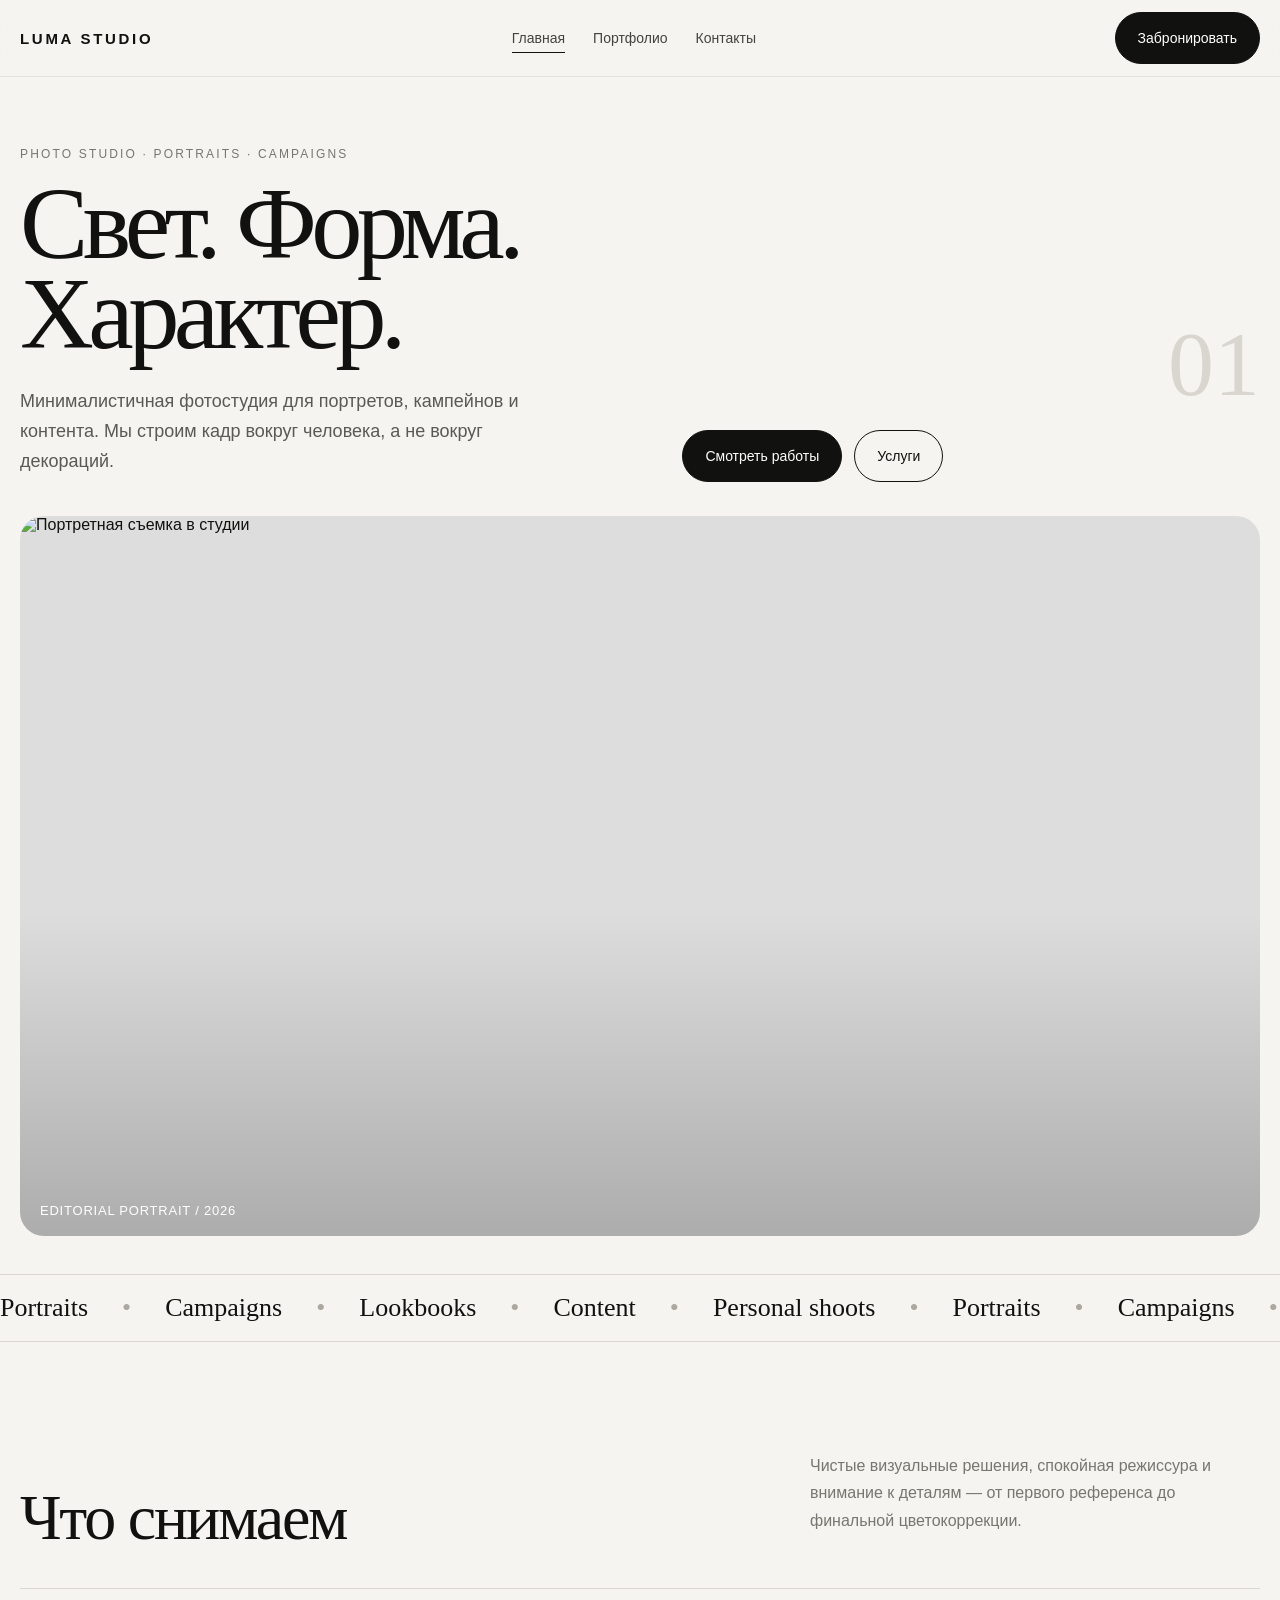
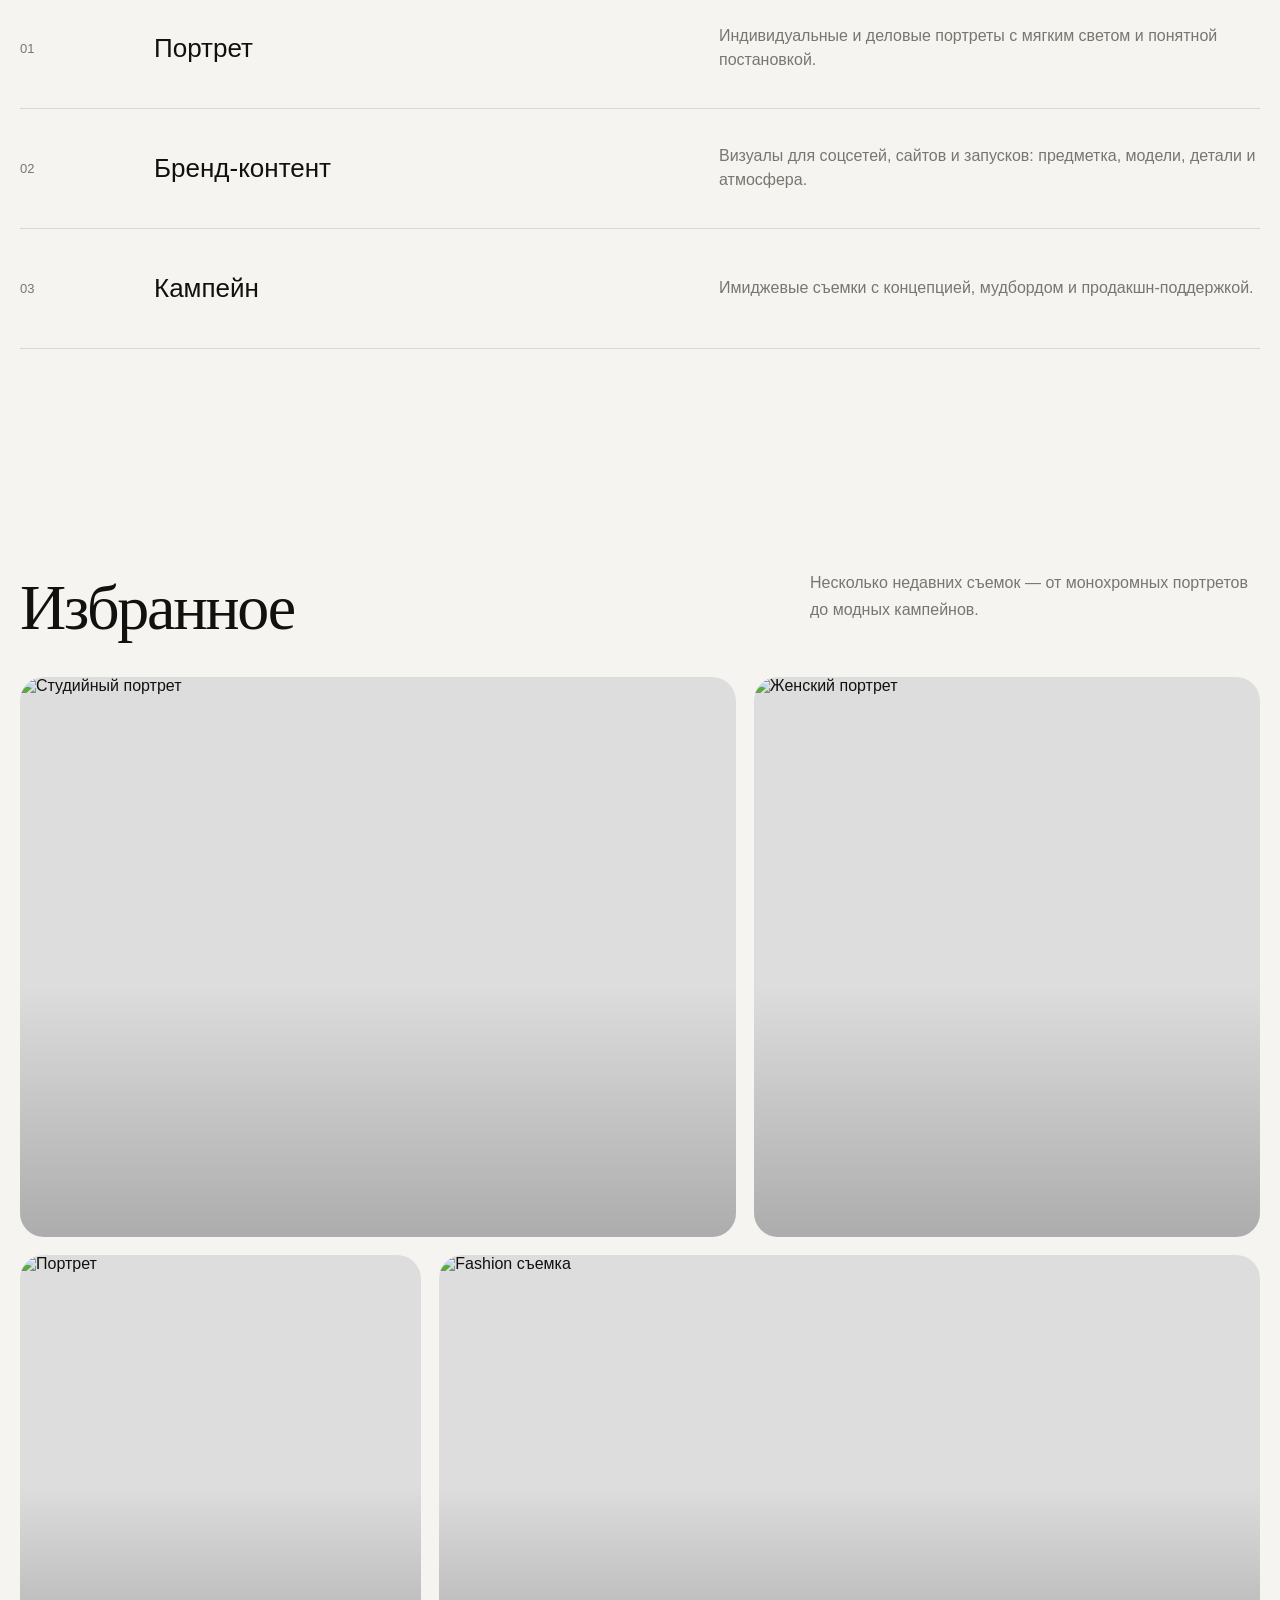
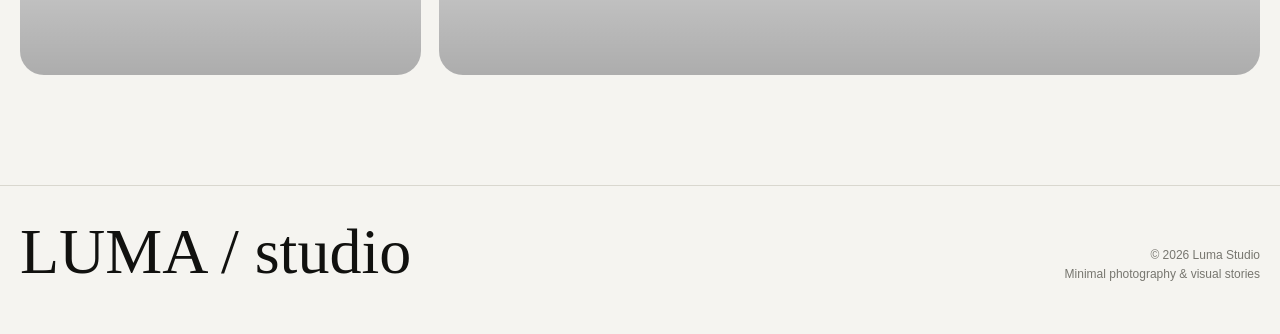
==== index.html @ 7f0d8aee "Add files via upload" ====
<!DOCTYPE html>
<html lang="ru">
<head>
  <meta charset="UTF-8">
  <meta name="viewport" content="width=device-width, initial-scale=1.0">
  <meta name="description" content="Luma — минималистичная фотостудия для портретов, брендов и контента.">
  <title>LUMA — фотостудия</title>
  <link rel="preconnect" href="https://images.unsplash.com">
  <link rel="stylesheet" href="styles.css">
</head>
<body>
<header class="site-header">
  <div class="wrap nav">
    <a class="logo" href="index.html">LUMA Studio</a>
    <nav class="nav-links">
      <a class="active" href="index.html">Главная</a>
      <a href="portfolio.html">Портфолио</a>
      <a href="contacts.html">Контакты</a>
    </nav>
    <a class="btn" href="contacts.html">Забронировать</a>
  </div>
</header>

<main>
  <section class="hero">
    <div class="wrap">
      <div class="hero-grid">
        <div class="reveal">
          <div class="eyebrow">Photo studio · portraits · campaigns</div>
          <h1>Свет. Форма. Характер.</h1>
          <p class="hero-copy">Минималистичная фотостудия для портретов, кампейнов и контента. Мы строим кадр вокруг человека, а не вокруг декораций.</p>
        </div>
        <div class="hero-side reveal delay-2">
          <div class="hero-number">01</div>
          <div class="hero-actions">
            <a class="btn" href="portfolio.html">Смотреть работы</a>
            <a class="btn light" href="#services">Услуги</a>
          </div>
        </div>
      </div>

      <div class="photo hero-photo reveal delay-3">
        <img src="images/main-photo.jpg" alt="Портретная съемка в студии">
        <div class="caption">Editorial portrait / 2026</div>
      </div>
    </div>
  </section>

  <div class="band">
    <div class="band-track">
      <span>Portraits</span><span>Campaigns</span><span>Lookbooks</span><span>Content</span><span>Personal shoots</span>
      <span>Portraits</span><span>Campaigns</span><span>Lookbooks</span><span>Content</span><span>Personal shoots</span>
    </div>
  </div>

  <section class="section" id="services">
    <div class="wrap">
      <div class="section-title reveal">
        <h2>Что снимаем</h2>
        <p>Чистые визуальные решения, спокойная режиссура и внимание к деталям — от первого референса до финальной цветокоррекции.</p>
      </div>

      <div class="services">
        <div class="service reveal">
          <div class="num">01</div>
          <h3>Портрет</h3>
          <p>Индивидуальные и деловые портреты с мягким светом и понятной постановкой.</p>
        </div>
        <div class="service reveal delay-1">
          <div class="num">02</div>
          <h3>Бренд-контент</h3>
          <p>Визуалы для соцсетей, сайтов и запусков: предметка, модели, детали и атмосфера.</p>
        </div>
        <div class="service reveal delay-2">
          <div class="num">03</div>
          <h3>Кампейн</h3>
          <p>Имиджевые съемки с концепцией, мудбордом и продакшн-поддержкой.</p>
        </div>
      </div>
    </div>
  </section>

  <section class="section">
    <div class="wrap">
      <div class="section-title">
        <h2>Избранное</h2>
        <p>Несколько недавних съемок — от монохромных портретов до модных кампейнов.</p>
      </div>
      <div class="gallery">
        <div class="photo g1"><img src="https://images.unsplash.com/photo-1534528741775-53994a69daeb?auto=format&fit=crop&w=1400&q=85" alt="Студийный портрет"></div>
        <div class="photo g2"><img src="https://images.unsplash.com/photo-1517841905240-472988babdf9?auto=format&fit=crop&w=1100&q=85" alt="Женский портрет"></div>
        <div class="photo g3"><img src="https://images.unsplash.com/photo-1508214751196-bcfd4ca60f91?auto=format&fit=crop&w=1000&q=85" alt="Портрет"></div>
        <div class="photo g4"><img src="https://images.unsplash.com/photo-1531123897727-8f129e1688ce?auto=format&fit=crop&w=1500&q=85" alt="Fashion съемка"></div>
      </div>
    </div>
  </section>
</main>

<footer>
  <div class="wrap footer-grid">
    <div class="footer-big">LUMA / studio</div>
    <div class="footer-small">© 2026 Luma Studio<br>Minimal photography & visual stories</div>
  </div>
</footer>
</body>
</html>
---- styles.css ----
:root{
  --bg:#f5f4f0;
  --paper:#fbfaf7;
  --ink:#11110f;
  --muted:#77766f;
  --line:#d9d7cf;
  --accent:#1b1b19;
  --radius:24px;
  --max:1280px;
}

*{box-sizing:border-box}
html{scroll-behavior:smooth}
body{
  margin:0;
  background:var(--bg);
  color:var(--ink);
  font-family:Inter, -apple-system, BlinkMacSystemFont, "Segoe UI", sans-serif;
  -webkit-font-smoothing:antialiased;
}
a{color:inherit;text-decoration:none}
img{display:block;width:100%;height:100%;object-fit:cover}
button,input,textarea{font:inherit}

.wrap{
  width:min(calc(100% - 40px),var(--max));
  margin-inline:auto;
}

.site-header{
  position:sticky;
  top:0;
  z-index:50;
  backdrop-filter:blur(16px);
  -webkit-backdrop-filter:blur(16px);
  background:rgba(245,244,240,.84);
  border-bottom:1px solid rgba(17,17,15,.08);
}
.nav{
  min-height:76px;
  display:flex;
  align-items:center;
  justify-content:space-between;
  gap:24px;
}
.logo{
  font-size:15px;
  font-weight:800;
  letter-spacing:.18em;
  text-transform:uppercase;
}
.nav-links{
  display:flex;
  align-items:center;
  gap:28px;
  font-size:14px;
}
.nav-links a{
  position:relative;
  color:#44433e;
}
.nav-links a::after{
  content:"";
  position:absolute;
  left:0;
  right:100%;
  bottom:-7px;
  height:1px;
  background:var(--ink);
  transition:right .3s ease;
}
.nav-links a:hover::after,
.nav-links a.active::after{right:0}

.btn{
  display:inline-flex;
  align-items:center;
  justify-content:center;
  min-height:52px;
  padding:0 22px;
  border-radius:999px;
  border:1px solid var(--ink);
  background:var(--ink);
  color:white;
  font-size:14px;
  transition:transform .28s ease, background .28s ease, color .28s ease;
}
.btn:hover{transform:translateY(-2px);background:transparent;color:var(--ink)}
.btn.light{background:transparent;color:var(--ink)}
.btn.light:hover{background:var(--ink);color:white}

.hero{
  padding:70px 0 38px;
}
.hero-grid{
  display:grid;
  grid-template-columns:1.05fr .95fr;
  gap:24px;
  align-items:end;
}
.eyebrow{
  font-size:12px;
  letter-spacing:.18em;
  text-transform:uppercase;
  color:var(--muted);
  margin-bottom:18px;
}
h1,h2,h3,p{margin-top:0}
h1{
  max-width:800px;
  margin-bottom:28px;
  font-family:Georgia, "Times New Roman", serif;
  font-size:clamp(56px,8vw,118px);
  line-height:.88;
  font-weight:400;
  letter-spacing:-.055em;
}
.hero-copy{
  max-width:560px;
  font-size:18px;
  line-height:1.65;
  color:#5a5954;
}
.hero-side{
  display:flex;
  flex-direction:column;
  gap:20px;
  padding-bottom:12px;
}
.hero-number{
  align-self:flex-end;
  font-family:Georgia, serif;
  font-size:92px;
  line-height:1;
  color:#d8d6ce;
}
.hero-actions{display:flex;gap:12px;flex-wrap:wrap}

.photo{
  position:relative;
  overflow:hidden;
  border-radius:var(--radius);
  background:#ddd;
}
.photo::after{
  content:"";
  position:absolute;inset:0;
  background:linear-gradient(180deg,transparent 55%,rgba(0,0,0,.22));
  pointer-events:none;
}
.photo img{
  transition:transform .8s cubic-bezier(.2,.7,.2,1), filter .6s ease;
}
.photo:hover img{transform:scale(1.035)}
.hero-photo{
  height:min(70vw,720px);
  max-height:720px;
  margin-top:22px;
}
.caption{
  position:absolute;
  z-index:2;
  left:20px;
  bottom:18px;
  color:white;
  font-size:13px;
  letter-spacing:.06em;
  text-transform:uppercase;
}

.section{
  padding:110px 0;
}
.section-title{
  display:flex;
  justify-content:space-between;
  align-items:end;
  gap:30px;
  margin-bottom:38px;
}
.section-title h2{
  margin:0;
  font-family:Georgia, serif;
  font-weight:400;
  font-size:clamp(42px,5vw,76px);
  line-height:.98;
  letter-spacing:-.035em;
}
.section-title p{
  max-width:450px;
  color:var(--muted);
  line-height:1.7;
}

.services{
  border-top:1px solid var(--line);
}
.service{
  display:grid;
  grid-template-columns:110px 1fr 1fr;
  gap:24px;
  align-items:center;
  min-height:120px;
  border-bottom:1px solid var(--line);
  transition:padding .28s ease, background .28s ease;
}
.service:hover{padding-inline:14px;background:rgba(255,255,255,.38)}
.service .num{color:var(--muted);font-size:13px}
.service h3{
  margin:0;
  font-size:26px;
  font-weight:500;
}
.service p{
  margin:0;
  color:var(--muted);
  line-height:1.55;
}

.gallery{
  display:grid;
  grid-template-columns:repeat(12,1fr);
  gap:18px;
}
.g1{grid-column:span 7;height:560px}
.g2{grid-column:span 5;height:560px}
.g3{grid-column:span 4;height:420px}
.g4{grid-column:span 8;height:420px}
.g5{grid-column:span 5;height:500px}
.g6{grid-column:span 7;height:500px}

.band{
  overflow:hidden;
  border-block:1px solid var(--line);
  padding:18px 0;
}
.band-track{
  display:flex;
  width:max-content;
  gap:34px;
  animation:marquee 22s linear infinite;
  font-family:Georgia, serif;
  font-size:26px;
  white-space:nowrap;
}
.band-track span::after{
  content:"•";
  margin-left:34px;
  color:#aaa89f;
}

.page-head{
  padding:82px 0 44px;
}
.page-head h1{
  max-width:950px;
  font-size:clamp(54px,7.2vw,104px);
}
.page-head .lead{
  max-width:650px;
  color:var(--muted);
  font-size:18px;
  line-height:1.7;
}

.filters{
  display:flex;
  gap:10px;
  flex-wrap:wrap;
  margin:10px 0 34px;
}
.chip{
  padding:10px 15px;
  border:1px solid var(--line);
  border-radius:999px;
  color:#4d4b46;
  font-size:13px;
  background:rgba(255,255,255,.3);
}

.portfolio-grid{
  display:grid;
  grid-template-columns:repeat(2,1fr);
  gap:22px;
}
.project-card{
  border-top:1px solid var(--line);
  padding-top:14px;
}
.project-meta{
  display:flex;
  justify-content:space-between;
  gap:20px;
  margin-bottom:12px;
  font-size:13px;
  color:var(--muted);
}
.project-card .photo{height:560px}
.project-card h3{
  margin:16px 0 0;
  font-family:Georgia, serif;
  font-size:30px;
  font-weight:400;
}

.contact-grid{
  display:grid;
  grid-template-columns:.85fr 1.15fr;
  gap:58px;
  align-items:start;
}
.contact-info{
  position:sticky;
  top:112px;
}
.contact-info h2{
  font-family:Georgia, serif;
  font-weight:400;
  font-size:52px;
  line-height:1;
  margin-bottom:24px;
}
.contact-list{
  display:grid;
  gap:22px;
  margin-top:36px;
}
.contact-item small{
  display:block;
  margin-bottom:6px;
  color:var(--muted);
  text-transform:uppercase;
  letter-spacing:.12em;
  font-size:10px;
}
.contact-item a,.contact-item span{font-size:18px}

.form{
  background:var(--paper);
  border:1px solid var(--line);
  border-radius:30px;
  padding:34px;
}
.form-row{
  display:grid;
  grid-template-columns:1fr 1fr;
  gap:16px;
}
.field{margin-bottom:16px}
.field label{
  display:block;
  font-size:12px;
  color:var(--muted);
  margin-bottom:8px;
}
.field input,.field textarea{
  width:100%;
  border:1px solid var(--line);
  border-radius:14px;
  background:transparent;
  padding:15px 16px;
  outline:none;
  transition:border-color .25s ease, background .25s ease;
}
.field textarea{min-height:140px;resize:vertical}
.field input:focus,.field textarea:focus{
  border-color:#98958a;
  background:white;
}

.map-card{
  margin-top:22px;
  min-height:300px;
  border-radius:24px;
  overflow:hidden;
  border:1px solid var(--line);
  position:relative;
  background:
    linear-gradient(45deg, transparent 48%, #cac8c1 49%, #cac8c1 51%, transparent 52%) 0 0/70px 70px,
    linear-gradient(-45deg, transparent 48%, #d6d4ce 49%, #d6d4ce 51%, transparent 52%) 0 0/90px 90px,
    #e8e6df;
}
.map-dot{
  position:absolute;
  left:62%; top:44%;
  width:18px; height:18px;
  border-radius:50%;
  background:var(--ink);
  box-shadow:0 0 0 9px rgba(17,17,15,.13);
  animation:pulse 2.3s ease-in-out infinite;
}
.map-label{
  position:absolute;
  left:calc(62% + 18px);
  top:calc(44% - 7px);
  font-size:13px;
  background:rgba(251,250,247,.92);
  border:1px solid var(--line);
  padding:8px 11px;
  border-radius:999px;
}

footer{
  padding:34px 0 50px;
  border-top:1px solid var(--line);
}
.footer-grid{
  display:flex;
  justify-content:space-between;
  align-items:end;
  gap:30px;
}
.footer-big{
  font-family:Georgia, serif;
  font-size:clamp(36px,5vw,64px);
  line-height:1;
}
.footer-small{
  text-align:right;
  color:var(--muted);
  font-size:12px;
  line-height:1.6;
}

.reveal{animation:reveal .9s both cubic-bezier(.18,.75,.22,1)}
.delay-1{animation-delay:.08s}
.delay-2{animation-delay:.16s}
.delay-3{animation-delay:.24s}

@keyframes reveal{
  from{opacity:0;transform:translateY(22px)}
  to{opacity:1;transform:none}
}
@keyframes marquee{
  to{transform:translateX(-50%)}
}
@keyframes pulse{
  50%{box-shadow:0 0 0 15px rgba(17,17,15,.05)}
}

@media (prefers-reduced-motion:reduce){
  *{scroll-behavior:auto!important;animation:none!important;transition:none!important}
}

@media (max-width:900px){
  .hero-grid,.contact-grid{grid-template-columns:1fr}
  .hero-number{align-self:flex-start;font-size:64px}
  .service{grid-template-columns:60px 1fr}
  .service p{grid-column:2}
  .g1,.g2,.g3,.g4,.g5,.g6{grid-column:span 12;height:470px}
  .portfolio-grid{grid-template-columns:1fr}
  .contact-info{position:static}
}
@media (max-width:680px){
  .wrap{width:min(calc(100% - 24px),var(--max))}
  .nav{min-height:68px}
  .nav-links{gap:14px;font-size:12px}
  .nav .btn{display:none}
  .hero{padding-top:52px}
  .hero-photo{height:68vh}
  .section{padding:82px 0}
  .section-title{display:block}
  .section-title p{margin-top:18px}
  .service{grid-template-columns:44px 1fr;min-height:150px}
  .service h3{font-size:22px}
  .portfolio-grid .photo{height:430px}
  .form{padding:22px}
  .form-row{grid-template-columns:1fr}
  .footer-grid{display:block}
  .footer-small{text-align:left;margin-top:26px}
}
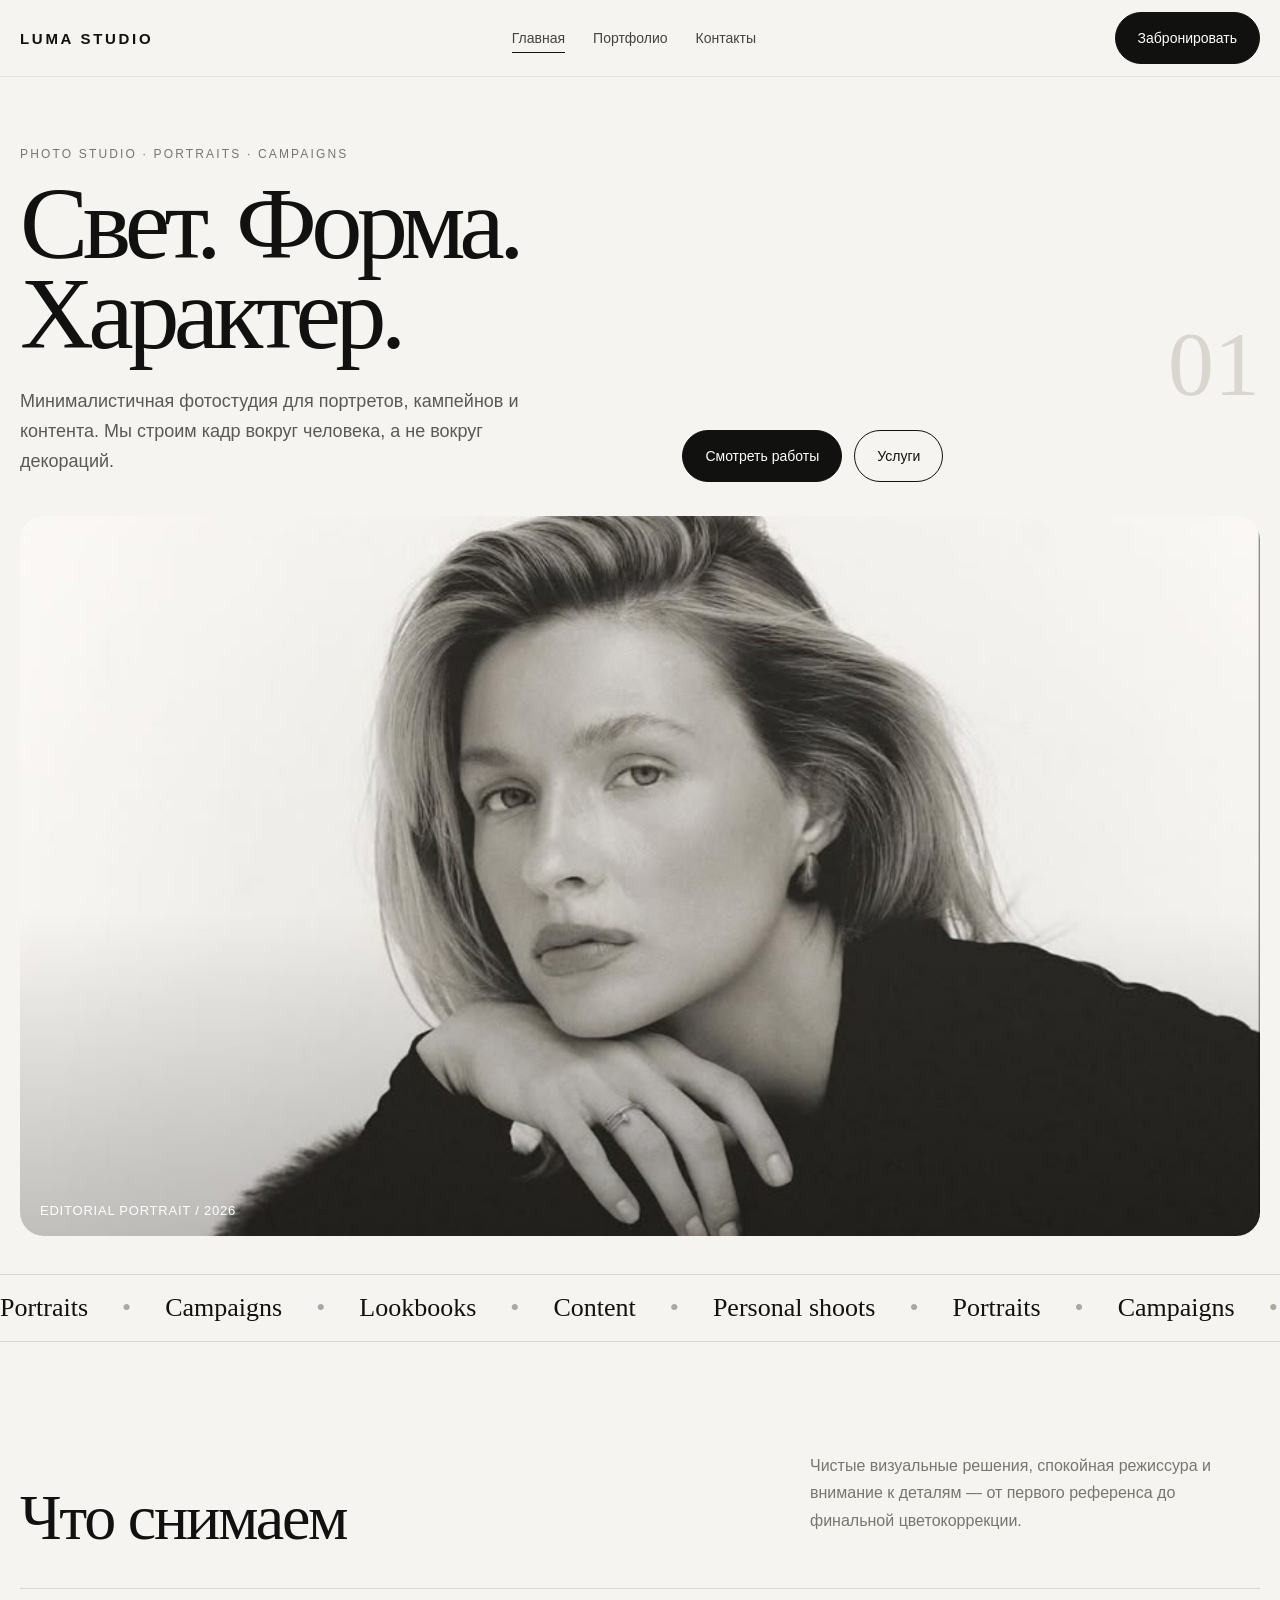
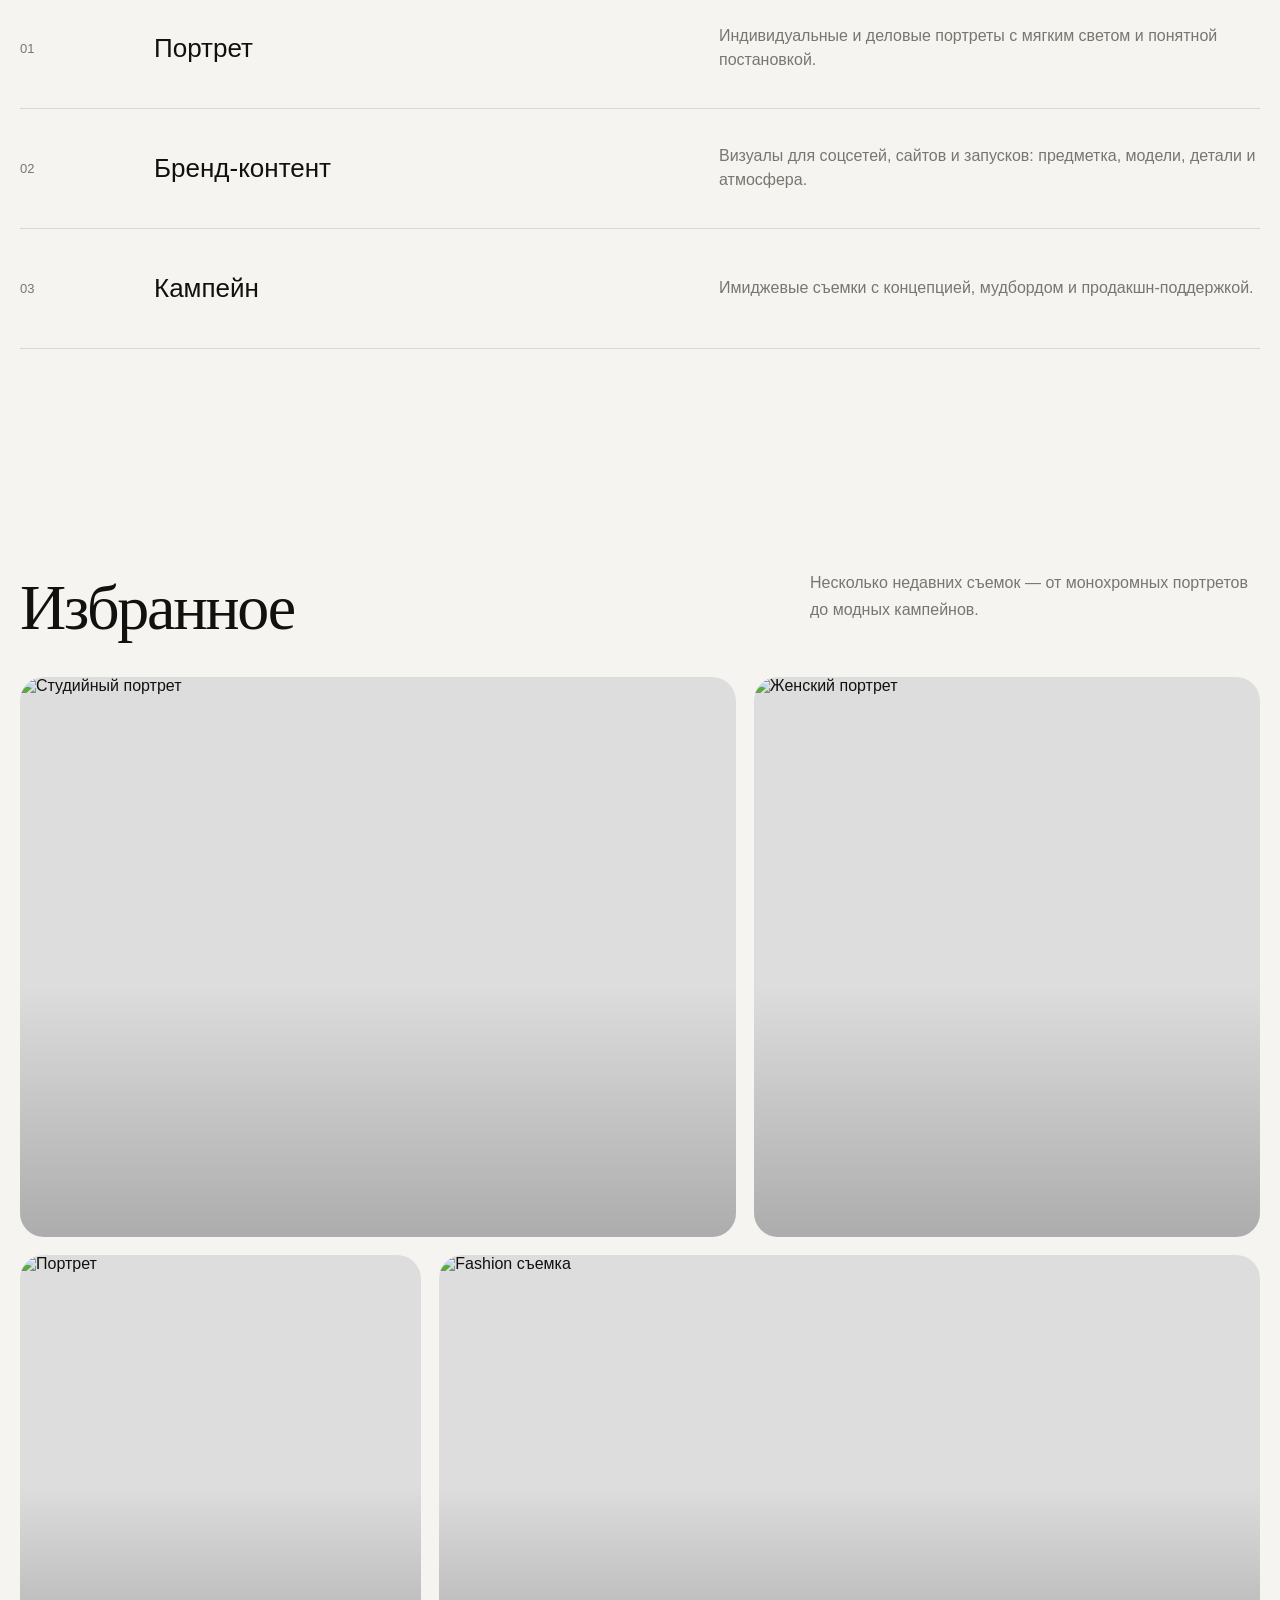
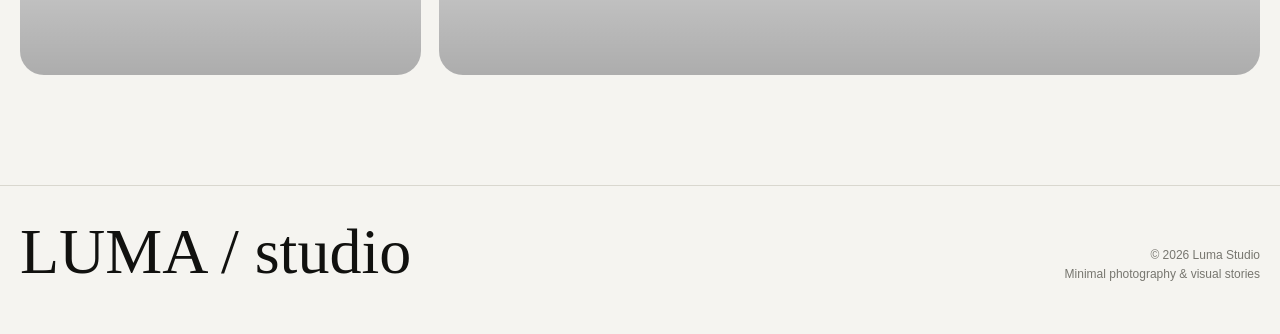
==== commit 3e3c5462: "Update index.html" ====
--- a/index.html
+++ b/index.html
@@ -40,7 +40,7 @@
       </div>
 
       <div class="photo hero-photo reveal delay-3">
-        <img src="images/main-photo.jpg" alt="Портретная съемка в студии">
+        <img src="main-photo.jpg" alt="Портретная съемка в студии">
         <div class="caption">Editorial portrait / 2026</div>
       </div>
     </div>
